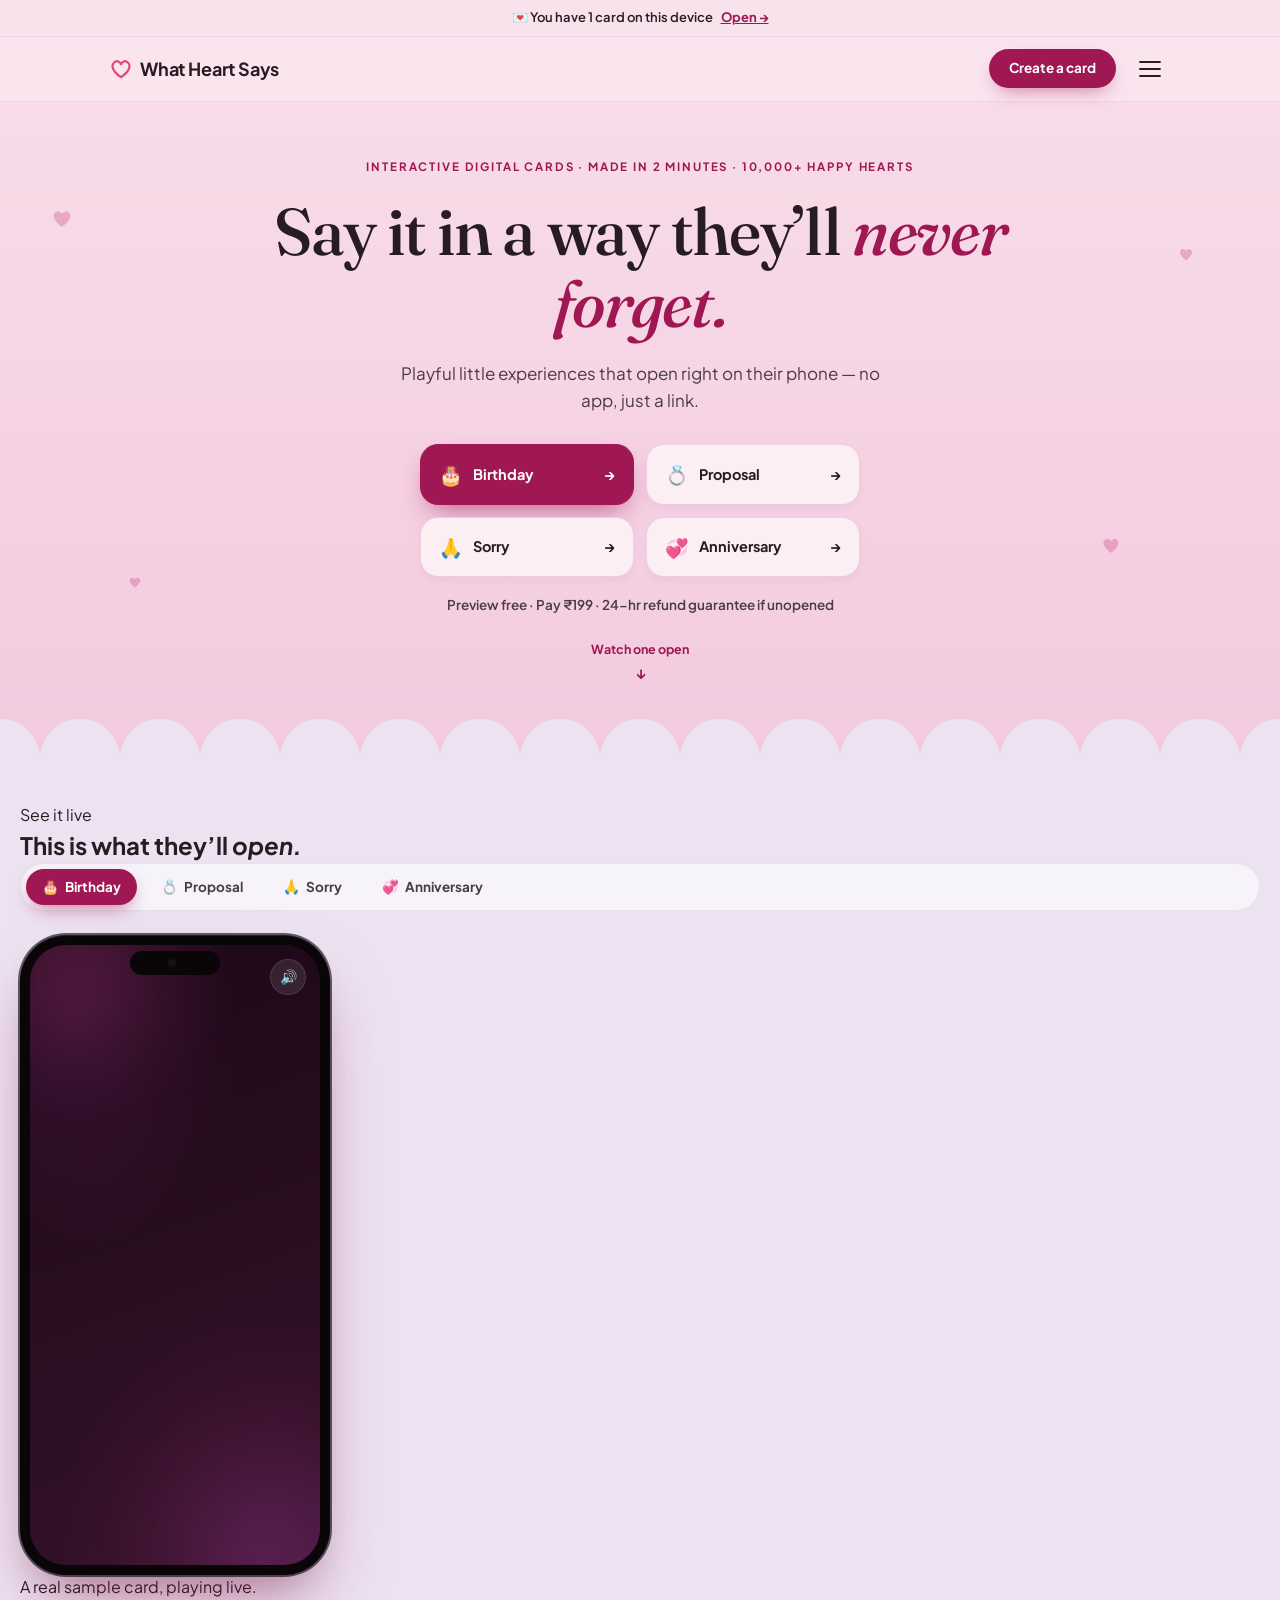
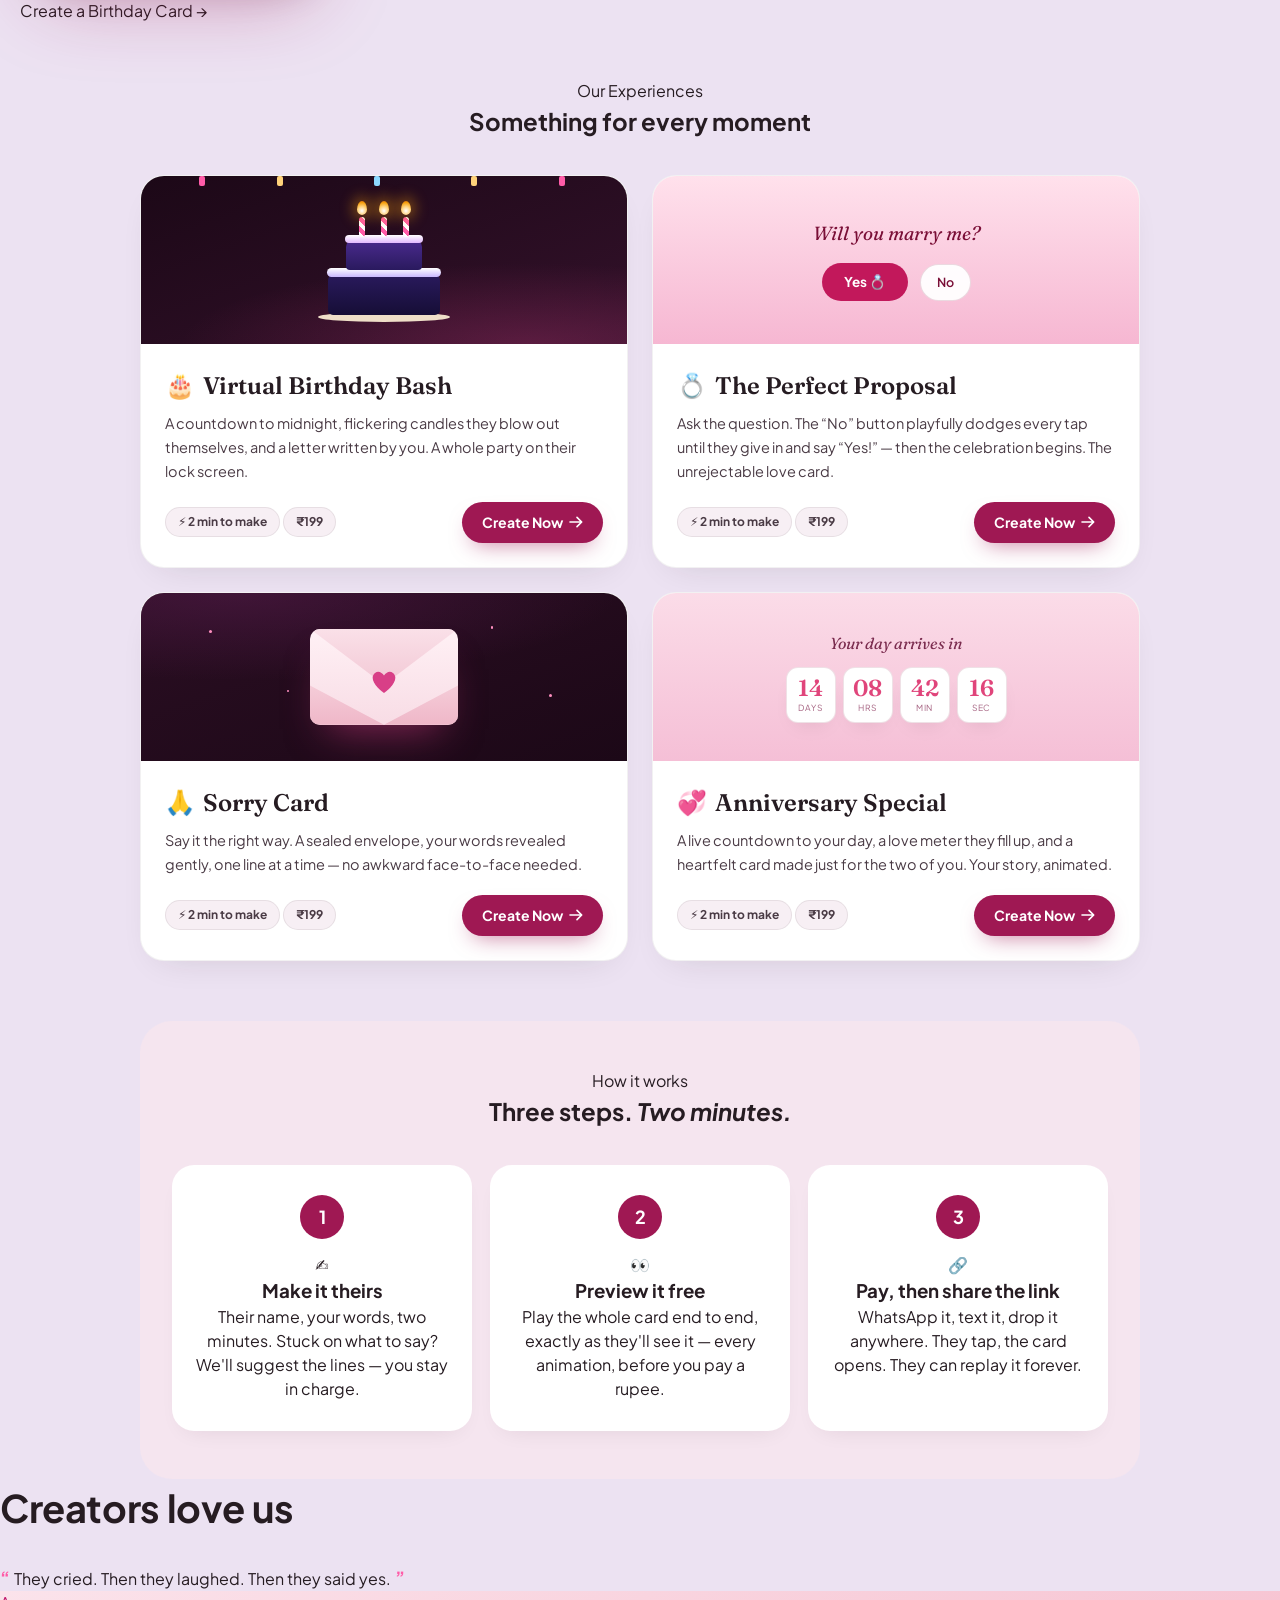
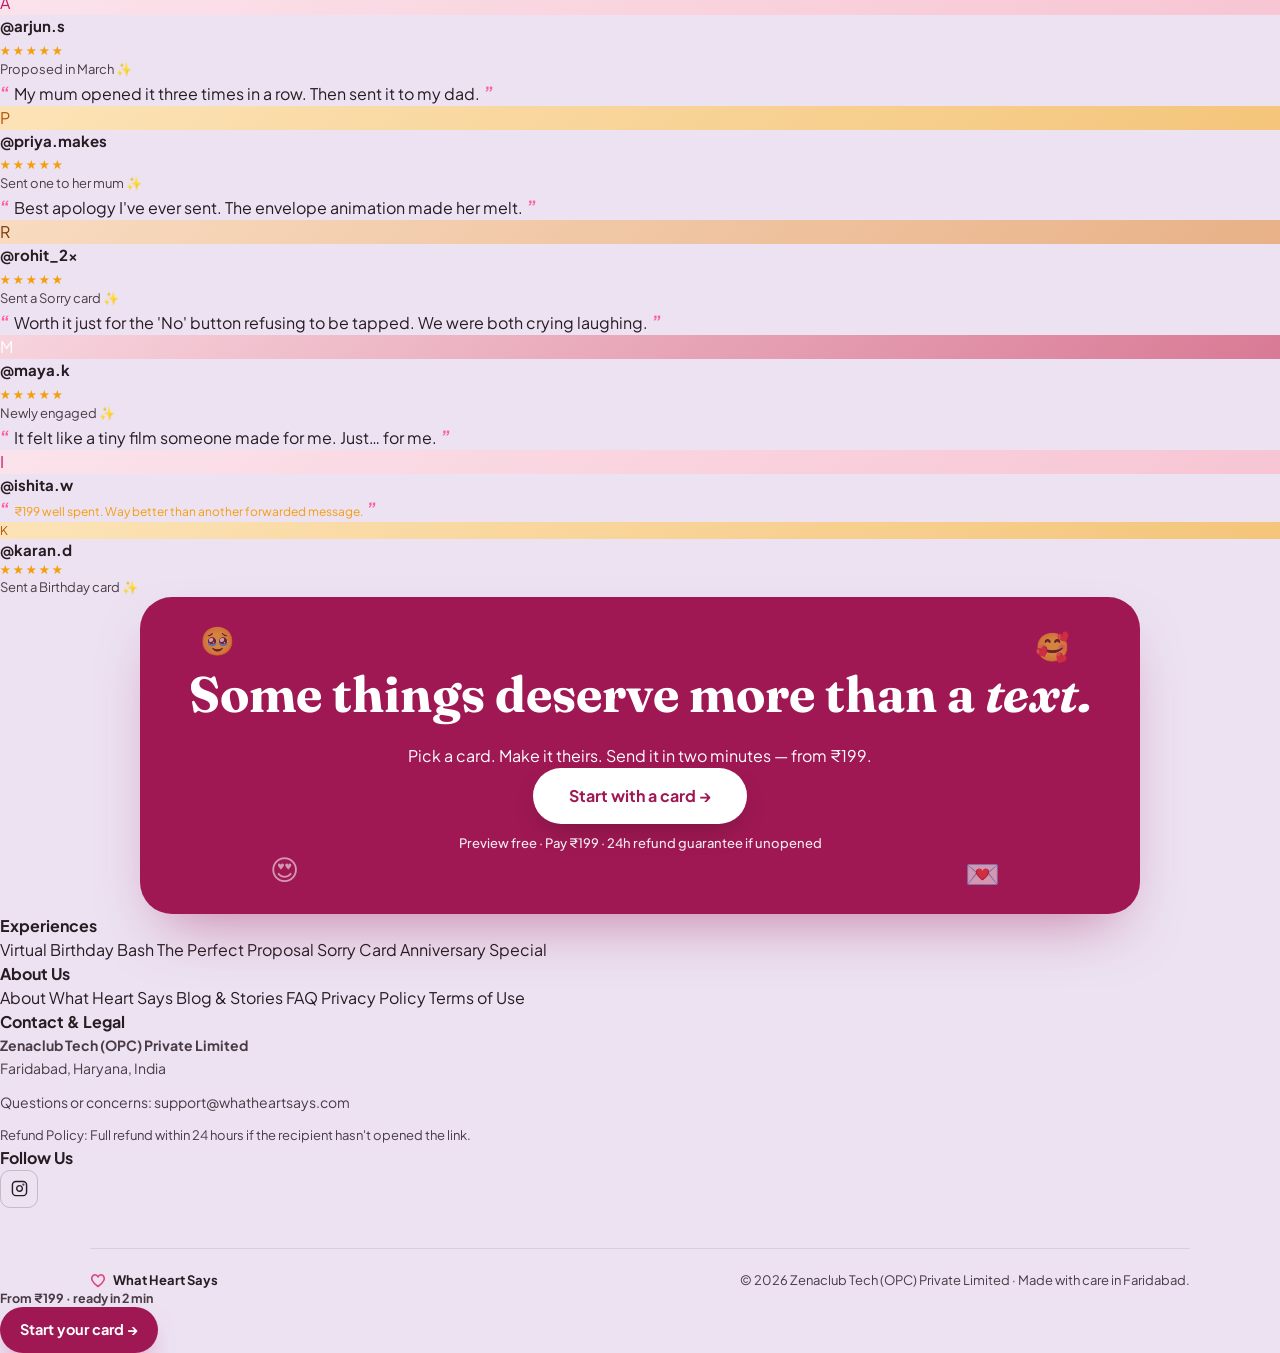
==== index.html @ 20fb3c29 "feat: complete What Heart Says clone with 3-step builder, SEO fixes, and audit report" ====
<!DOCTYPE html>
<html lang="en">
<head>
  <meta charset="utf-8"/>
  <meta name="viewport" content="width=device-width, initial-scale=1"/>
  <title>What Heart Says — Say it in a way they'll never forget</title>
  <meta name="description" content="What Heart Says turns sorry, happy birthday, happy anniversary, and 'will you?' into interactive digital cards that open right on their phone. From ₹199."/>
  <meta name="application-name" content="What Heart Says"/>
  <meta name="keywords" content="interactive digital cards,digital greeting cards,online sorry card,digital birthday card,anniversary card online,proposal card,send a card India"/>
  <link rel="icon" href="favicon.svg" type="image/svg+xml"/>
  <link rel="stylesheet" href="styles.css"/>
</head>
<body>

  <!-- Top Notification Banner (Screenshot 1) -->
  <div class="top-notice-bar">
    <span>💌 You have 1 card on this device</span>
    <a href="create.html">Open →</a>
  </div>

  <!-- Navigation -->
  <nav class="mhc-navbar">
    <div class="nav-container">
      <a class="brand-link" href="#">
        <svg width="22" height="20" viewBox="0 0 24 22" aria-hidden="true">
          <path d="M12 20 C 3 14, 0.5 7.5, 4.5 3.8 c 3.1-2.9 6.2-.8 7.5 1.9 1.3-2.7 4.4-4.8 7.5-1.9 4 3.7 1.5 10.2 -7.5 16.2z" fill="none" stroke="#E0457B" stroke-width="2.4" stroke-linejoin="round"></path>
        </svg>
        <span class="brand-text">What Heart Says</span>
      </a>
      
      <a href="#experiences" class="nav-cta">Create a card</a>

      <div style="position:relative">
        <button type="button" aria-haspopup="true" aria-expanded="false" aria-label="Menu" class="menu-trigger" id="menuToggle">
          <svg width="22" height="16" viewBox="0 0 22 16" fill="none" aria-hidden="true">
            <path d="M1 1h20M1 8h20M1 15h20" stroke="var(--mhc-ink)" stroke-width="1.8" stroke-linecap="round"></path>
          </svg>
        </button>
        <div class="mhc-menu" id="navMenu">
          <a href="#demo" data-flow="bday"><span style="font-size:17px">🎂</span> Virtual Birthday Bash</a>
          <a href="#demo" data-flow="prop"><span style="font-size:17px">💍</span> The Perfect Proposal</a>
          <a href="#demo" data-flow="sorry"><span style="font-size:17px">🙏</span> Sorry Card</a>
          <a href="#demo" data-flow="anniv"><span style="font-size:17px">💞</span> Anniversary Special</a>
          <div class="mhc-menu-divider"></div>
          <a href="create.html" style="color:var(--mhc-magenta);font-weight:700">✨ Open Card Studio</a>
          <a href="#experiences">Our Experiences</a>
          <a href="#how">How it works</a>
          <a href="#stories">Creators love us</a>
          <a href="faq.html">FAQ</a>
          <a href="blog.html">Blog</a>
          <a href="about.html">About</a>
        </div>
      </div>
    </div>
  </nav>

  <!-- Hero Section -->
  <section id="top" class="hero-section">
    <!-- Ambient Floating Hearts -->
    <div aria-hidden="true" class="hero-drift-elements">
      <svg width="22" height="22" viewBox="0 0 30 30" style="position:absolute;left:4%;top:16%;opacity:0.25;animation:hero-drift 8s ease-in-out 0s infinite">
        <path d="M15 27C4 19 1 11 6 7c3.4-2.8 7-.4 9 2.6 2-3 5.6-5.4 9-2.6 5 4 2 12-9 20z" fill="#C2186B"></path>
      </svg>
      <svg width="16" height="16" viewBox="0 0 30 30" style="position:absolute;left:92%;top:22%;opacity:0.25;animation:hero-drift 8s ease-in-out 1.6s infinite">
        <path d="M15 27C4 19 1 11 6 7c3.4-2.8 7-.4 9 2.6 2-3 5.6-5.4 9-2.6 5 4 2 12-9 20z" fill="#C2186B"></path>
      </svg>
      <svg width="14" height="14" viewBox="0 0 30 30" style="position:absolute;left:10%;top:72%;opacity:0.25;animation:hero-drift 8s ease-in-out 3s infinite">
        <path d="M15 27C4 19 1 11 6 7c3.4-2.8 7-.4 9 2.6 2-3 5.6-5.4 9-2.6 5 4 2 12-9 20z" fill="#C2186B"></path>
      </svg>
      <svg width="20" height="20" viewBox="0 0 30 30" style="position:absolute;left:86%;top:66%;opacity:0.25;animation:hero-drift 8s ease-in-out 4.2s infinite">
        <path d="M15 27C4 19 1 11 6 7c3.4-2.8 7-.4 9 2.6 2-3 5.6-5.4 9-2.6 5 4 2 12-9 20z" fill="#C2186B"></path>
      </svg>
    </div>

    <div class="hero-container">
      <div class="hero-subtitle">Interactive digital cards · Made in 2 minutes · 10,000+ happy hearts</div>
      <h1 class="hero-title">Say it in a way they’ll <em>never forget.</em></h1>
      <p class="hero-desc">Playful little experiences that open right on their phone — no app, just a link.</p>
      
      <div class="hero-pill-grid">
        <button class="mhc-hero-pill primary" data-flow="bday">
          <span style="font-size:19px">🎂</span><span>Birthday</span><span aria-hidden="true" style="margin-left:auto;font-weight:700">→</span>
        </button>
        <button class="mhc-hero-pill" data-flow="prop">
          <span style="font-size:19px">💍</span><span>Proposal</span><span aria-hidden="true" style="margin-left:auto;font-weight:700">→</span>
        </button>
        <button class="mhc-hero-pill" data-flow="sorry">
          <span style="font-size:19px">🙏</span><span>Sorry</span><span aria-hidden="true" style="margin-left:auto;font-weight:700">→</span>
        </button>
        <button class="mhc-hero-pill" data-flow="anniv">
          <span style="font-size:19px">💞</span><span>Anniversary</span><span aria-hidden="true" style="margin-left:auto;font-weight:700">→</span>
        </button>
      </div>

      <p class="hero-tagline">Preview free · Pay ₹199 · 24-hr refund guarantee if unopened</p>
      <a href="#demo" class="hero-cue-link" aria-label="See a live demo">
        Watch one open
        <span aria-hidden="true" style="font-size:15px">↓</span>
      </a>
    </div>

    <!-- Scalloped wave border -->
    <div aria-hidden="true" class="scallop-divider"></div>
  </section>

  <!-- Live Demo Section with Interactive Phone -->
  <section id="demo" class="demo-section">
    <div class="demo-container">
      <div class="section-eyebrow">See it live</div>
      <h2 class="section-heading">This is what they’ll <em>open.</em></h2>
      
      <div class="demo-tabs" role="tablist" aria-label="Card demos">
        <button role="tab" aria-selected="true" class="demo-tab on" data-demo="bday"><span>🎂</span> Birthday</button>
        <button role="tab" aria-selected="false" class="demo-tab" data-demo="prop"><span>💍</span> Proposal</button>
        <button role="tab" aria-selected="false" class="demo-tab" data-demo="sorry"><span>🙏</span> Sorry</button>
        <button role="tab" aria-selected="false" class="demo-tab" data-demo="anniv"><span>💞</span> Anniversary</button>
      </div>

      <!-- Smartphone Mockup with Real Interactive Card inside iframe -->
      <div class="phone-mockup-wrapper">
        <div class="phone-mockup" id="phoneMockup">
          <div class="phone-notch">
            <div class="phone-notch-camera"></div>
            <div class="phone-notch-speaker"></div>
          </div>
          <div class="phone-screen">
            <iframe id="cardPlayerIframe" src="card-interactive.html?type=bday&autoplay=1&preview=1" title="Interactive Card Preview"></iframe>
          </div>
        </div>
      </div>

      <p class="demo-caption" id="demoCaption">A real sample card, playing live.</p>
      <a id="demoCtaBtn" class="demo-cta-btn" href="create.html?flow=bday">Create a Birthday Card →</a>
    </div>
  </section>

  <!-- Experiences Grid Section -->
  <section id="experiences" class="experiences-section">
    <div style="max-width:1100px;margin:0 auto">
      <div style="text-align:center;margin-bottom:36px">
        <div class="section-eyebrow">Our Experiences</div>
        <h2 class="section-heading" style="margin:0">Something for every moment</h2>
      </div>

      <div class="mhc-exp-grid">
        
        <!-- Birthday Tile -->
        <div class="exp-tile" onclick="window.location.href='create.html?flow=bday'">
          <div class="exp-art" style="background:radial-gradient(120% 80% at 80% 100%,rgba(216,63,135,.25),transparent 60%),linear-gradient(160deg,#1C0817,#33112A)" aria-hidden="true">
            <div style="position:relative;width:100%;height:100%">
              <span style="position:absolute;top:0;left:12%;width:6px;height:10px;border-radius:2px;background:#FF5CA8;animation:exp-conf 3.4s linear 0s infinite"></span>
              <span style="position:absolute;top:0;left:28%;width:6px;height:10px;border-radius:2px;background:#FFD27A;animation:exp-conf 3.4s linear 1.4s infinite"></span>
              <span style="position:absolute;top:0;left:48%;width:6px;height:10px;border-radius:2px;background:#8CD9FF;animation:exp-conf 3.4s linear 0.6s infinite"></span>
              <span style="position:absolute;top:0;left:68%;width:6px;height:10px;border-radius:2px;background:#FFD27A;animation:exp-conf 3.4s linear 2s infinite"></span>
              <span style="position:absolute;top:0;left:86%;width:6px;height:10px;border-radius:2px;background:#FF5CA8;animation:exp-conf 3.4s linear 1s infinite"></span>
              
              <!-- Layered Cake with flickering candles -->
              <div style="position:absolute;left:50%;bottom:22px;transform:translateX(-50%);width:132px;height:96px">
                <div style="position:absolute;bottom:0;left:50%;transform:translateX(-50%);width:132px;height:10px;border-radius:50%;background:#EFDFC8"></div>
                <div style="position:absolute;bottom:7px;left:50%;transform:translateX(-50%);width:112px;height:42px;border-radius:8px 8px 5px 5px;background:linear-gradient(180deg,#2A1A5E,#160E36)"></div>
                <div style="position:absolute;bottom:45px;left:50%;transform:translateX(-50%);width:114px;height:9px;border-radius:6px;background:linear-gradient(180deg,#fff,#C9B8FF)"></div>
                <div style="position:absolute;bottom:52px;left:50%;transform:translateX(-50%);width:76px;height:30px;border-radius:7px 7px 4px 4px;background:linear-gradient(180deg,#4A2A8E,#2A1A5E)"></div>
                <div style="position:absolute;bottom:79px;left:50%;transform:translateX(-50%);width:78px;height:8px;border-radius:5px;background:linear-gradient(180deg,#fff,#E3B8FF)"></div>
                <!-- Candle 1 -->
                <div style="position:absolute;bottom:85px;left:calc(50% + -22px)">
                  <div style="position:absolute;left:-3px;bottom:0;width:6px;height:20px;border-radius:3px;background:repeating-linear-gradient(45deg,#fff 0 4px,#FF5CA8 4px 8px)"></div>
                  <div style="position:absolute;left:0;bottom:22px;width:10px;height:14px;border-radius:50%/60% 60% 40% 40%;background:radial-gradient(circle at 50% 70%,#fff 0%,#FFD27A 40%,#F59E0B 75%,#E2680B 100%);box-shadow:0 0 14px 4px rgba(245,158,11,.45);transform:translateX(-50%);animation:exp-flick .55s ease-in-out 0s infinite alternate"></div>
                </div>
                <!-- Candle 2 -->
                <div style="position:absolute;bottom:85px;left:calc(50% + 0px)">
                  <div style="position:absolute;left:-3px;bottom:0;width:6px;height:20px;border-radius:3px;background:repeating-linear-gradient(45deg,#fff 0 4px,#FF5CA8 4px 8px)"></div>
                  <div style="position:absolute;left:0;bottom:22px;width:10px;height:14px;border-radius:50%/60% 60% 40% 40%;background:radial-gradient(circle at 50% 70%,#fff 0%,#FFD27A 40%,#F59E0B 75%,#E2680B 100%);box-shadow:0 0 14px 4px rgba(245,158,11,.45);transform:translateX(-50%);animation:exp-flick .55s ease-in-out 0.18s infinite alternate"></div>
                </div>
                <!-- Candle 3 -->
                <div style="position:absolute;bottom:85px;left:calc(50% + 22px)">
                  <div style="position:absolute;left:-3px;bottom:0;width:6px;height:20px;border-radius:3px;background:repeating-linear-gradient(45deg,#fff 0 4px,#FF5CA8 4px 8px)"></div>
                  <div style="position:absolute;left:0;bottom:22px;width:10px;height:14px;border-radius:50%/60% 60% 40% 40%;background:radial-gradient(circle at 50% 70%,#fff 0%,#FFD27A 40%,#F59E0B 75%,#E2680B 100%);box-shadow:0 0 14px 4px rgba(245,158,11,.45);transform:translateX(-50%);animation:exp-flick .55s ease-in-out 0.36s infinite alternate"></div>
                </div>
              </div>
            </div>
          </div>
          <div class="exp-content">
            <h3 class="exp-title"><span>🎂</span> Virtual Birthday Bash</h3>
            <p class="exp-description">A countdown to midnight, flickering candles they blow out themselves, and a letter written by you. A whole party on their lock screen.</p>
            <div class="exp-footer">
              <div class="exp-chip-group">
                <span class="exp-chip">⚡ 2 min to make</span>
                <span class="exp-chip">₹199</span>
              </div>
              <a href="create.html?flow=bday" class="exp-action-btn">
                Create Now
                <svg width="14" height="12" viewBox="0 0 14 12" fill="none" aria-hidden="true">
                  <path d="M1 6h11.2M8 1.4 12.7 6 8 10.6" stroke="currentColor" stroke-width="1.6" stroke-linecap="round" stroke-linejoin="round"></path>
                </svg>
              </a>
            </div>
          </div>
        </div>

        <!-- Proposal Tile -->
        <div class="exp-tile" onclick="window.location.href='create.html?flow=prop'">
          <div class="exp-art" style="background:linear-gradient(180deg,#FFE1EC,#F6B7D2)" aria-hidden="true">
            <div style="text-align:center">
              <div style="font-family:var(--mhc-display);font-style:italic;font-size:19px;color:#7A0F37;margin-bottom:16px">Will you marry me?</div>
              <div style="display:flex;gap:12px;justify-content:center;align-items:center">
                <span style="padding:9px 22px;border-radius:999px;background:#C2185B;color:#fff;font-weight:700;font-size:13.5px;animation:exp-yes-pulse 2.4s ease infinite">Yes 💍</span>
                <span style="padding:8px 16px;border-radius:999px;background:rgba(255,255,255,.95);color:#7A0F37;border:1px solid rgba(122,15,55,.15);font-weight:600;font-size:12.5px;animation:exp-no-hop 4.5s cubic-bezier(.34,1.56,.64,1) infinite">No</span>
              </div>
            </div>
          </div>
          <div class="exp-content">
            <h3 class="exp-title"><span>💍</span> The Perfect Proposal</h3>
            <p class="exp-description">Ask the question. The “No” button playfully dodges every tap until they give in and say “Yes!” — then the celebration begins. The unrejectable love card.</p>
            <div class="exp-footer">
              <div class="exp-chip-group">
                <span class="exp-chip">⚡ 2 min to make</span>
                <span class="exp-chip">₹199</span>
              </div>
              <a href="create.html?flow=prop" class="exp-action-btn">
                Create Now
                <svg width="14" height="12" viewBox="0 0 14 12" fill="none" aria-hidden="true">
                  <path d="M1 6h11.2M8 1.4 12.7 6 8 10.6" stroke="currentColor" stroke-width="1.6" stroke-linecap="round" stroke-linejoin="round"></path>
                </svg>
              </a>
            </div>
          </div>
        </div>

        <!-- Sorry Tile -->
        <div class="exp-tile" onclick="window.location.href='create.html?flow=sorry'">
          <div class="exp-art" style="background:radial-gradient(120% 80% at 20% 0%,rgba(88,28,78,.5),transparent 65%),linear-gradient(160deg,#2A0E22,#1C0817)" aria-hidden="true">
            <div style="position:relative;width:100%;height:100%">
              <span style="position:absolute;left:14%;top:22%;width:3px;height:3px;border-radius:50%;background:#FF8FC0;animation:exp-star 3.6s ease-in-out 0s infinite"></span>
              <span style="position:absolute;left:30%;top:58%;width:2px;height:2px;border-radius:50%;background:#FF8FC0;animation:exp-star 3.6s ease-in-out 1.2s infinite"></span>
              <span style="position:absolute;left:72%;top:20%;width:2.5px;height:2.5px;border-radius:50%;background:#FF8FC0;animation:exp-star 3.6s ease-in-out 0.6s infinite"></span>
              <span style="position:absolute;left:84%;top:60%;width:3px;height:3px;border-radius:50%;background:#FF8FC0;animation:exp-star 3.6s ease-in-out 1.8s infinite"></span>
              <!-- Wax Sealed Heart Envelope -->
              <div style="position:absolute;left:50%;top:50%;transform:translate(-50%,-50%);width:148px;height:96px;border-radius:10px;background:linear-gradient(180deg,#FFF1F5,#F8DCE5);box-shadow:0 22px 40px -18px rgba(216,63,135,.55);overflow:hidden">
                <div style="position:absolute;left:0;top:0;width:100%;height:62%;background:linear-gradient(180deg,#FAE0E8,#F2C7D4);clip-path:polygon(0 0,100% 0,50% 94%)"></div>
                <div style="position:absolute;left:0;bottom:0;width:100%;height:64%;background:linear-gradient(180deg,#F8D8E1,#EFB7C8);clip-path:polygon(0 36%,50% 100%,100% 36%,100% 100%,0 100%)"></div>
                <svg width="30" height="30" viewBox="0 0 30 30" style="position:absolute;left:50%;top:54%;animation:exp-seal 1.6s ease-in-out infinite;transform:translate(-50%,-50%)">
                  <path d="M15 27C4 19 1 11 6 7c3.4-2.8 7-.4 9 2.6 2-3 5.6-5.4 9-2.6 5 4 2 12-9 20z" fill="#D83F87"></path>
                </svg>
              </div>
            </div>
          </div>
          <div class="exp-content">
            <h3 class="exp-title"><span>🙏</span> Sorry Card</h3>
            <p class="exp-description">Say it the right way. A sealed envelope, your words revealed gently, one line at a time — no awkward face-to-face needed.</p>
            <div class="exp-footer">
              <div class="exp-chip-group">
                <span class="exp-chip">⚡ 2 min to make</span>
                <span class="exp-chip">₹199</span>
              </div>
              <a href="create.html?flow=sorry" class="exp-action-btn">
                Create Now
                <svg width="14" height="12" viewBox="0 0 14 12" fill="none" aria-hidden="true">
                  <path d="M1 6h11.2M8 1.4 12.7 6 8 10.6" stroke="currentColor" stroke-width="1.6" stroke-linecap="round" stroke-linejoin="round"></path>
                </svg>
              </a>
            </div>
          </div>
        </div>

        <!-- Anniversary Tile -->
        <div class="exp-tile" onclick="window.location.href='create.html?flow=anniv'">
          <div class="exp-art" style="background:linear-gradient(180deg,#FBDCE8,#F5BFD6)" aria-hidden="true">
            <div style="text-align:center">
              <div style="font-family:var(--mhc-display);font-style:italic;font-size:16px;color:#7A2B4E;margin-bottom:12px">Your day arrives in</div>
              <div style="display:flex;gap:7px;justify-content:center">
                <div style="min-width:50px;background:#fff;border:1px solid rgba(122,15,55,.12);border-radius:12px;padding:9px 6px 7px;box-shadow:0 10px 24px -16px rgba(31,20,22,.28)">
                  <div style="font-family:var(--mhc-display);font-weight:600;font-size:23px;line-height:1;color:#E0457B" id="counterDays">14</div>
                  <div style="font-size:8.5px;letter-spacing:.1em;text-transform:uppercase;color:#A4607F;margin-top:2px">days</div>
                </div>
                <div style="min-width:50px;background:#fff;border:1px solid rgba(122,15,55,.12);border-radius:12px;padding:9px 6px 7px;box-shadow:0 10px 24px -16px rgba(31,20,22,.28)">
                  <div style="font-family:var(--mhc-display);font-weight:600;font-size:23px;line-height:1;color:#E0457B" id="counterHrs">08</div>
                  <div style="font-size:8.5px;letter-spacing:.1em;text-transform:uppercase;color:#A4607F;margin-top:2px">hrs</div>
                </div>
                <div style="min-width:50px;background:#fff;border:1px solid rgba(122,15,55,.12);border-radius:12px;padding:9px 6px 7px;box-shadow:0 10px 24px -16px rgba(31,20,22,.28)">
                  <div style="font-family:var(--mhc-display);font-weight:600;font-size:23px;line-height:1;color:#E0457B" id="counterMin">42</div>
                  <div style="font-size:8.5px;letter-spacing:.1em;text-transform:uppercase;color:#A4607F;margin-top:2px">min</div>
                </div>
                <div style="min-width:50px;background:#fff;border:1px solid rgba(122,15,55,.12);border-radius:12px;padding:9px 6px 7px;box-shadow:0 10px 24px -16px rgba(31,20,22,.28)">
                  <div style="font-family:var(--mhc-display);font-weight:600;font-size:23px;line-height:1;color:#E0457B" id="counterSec">19</div>
                  <div style="font-size:8.5px;letter-spacing:.1em;text-transform:uppercase;color:#A4607F;margin-top:2px">sec</div>
                </div>
              </div>
            </div>
          </div>
          <div class="exp-content">
            <h3 class="exp-title"><span>💞</span> Anniversary Special</h3>
            <p class="exp-description">A live countdown to your day, a love meter they fill up, and a heartfelt card made just for the two of you. Your story, animated.</p>
            <div class="exp-footer">
              <div class="exp-chip-group">
                <span class="exp-chip">⚡ 2 min to make</span>
                <span class="exp-chip">₹199</span>
              </div>
              <a href="create.html?flow=anniv" class="exp-action-btn">
                Create Now
                <svg width="14" height="12" viewBox="0 0 14 12" fill="none" aria-hidden="true">
                  <path d="M1 6h11.2M8 1.4 12.7 6 8 10.6" stroke="currentColor" stroke-width="1.6" stroke-linecap="round" stroke-linejoin="round"></path>
                </svg>
              </a>
            </div>
          </div>
        </div>

      </div>
    </div>
  </section>

  <!-- How It Works Section -->
  <section id="how" class="hiw-section">
    <div class="hiw-card-wrapper">
      <div style="text-align:center;margin-bottom:36px">
        <div class="section-eyebrow">How it works</div>
        <h2 class="section-heading" style="margin:0">Three steps. <em>Two minutes.</em></h2>
      </div>

      <div class="hiw-grid">
        <div class="hiw-step-item">
          <div class="hiw-step-badge">1</div>
          <div class="hiw-step-emoji">✍️</div>
          <h3 class="hiw-step-title">Make it theirs</h3>
          <p class="hiw-step-desc">Their name, your words, two minutes. Stuck on what to say? We'll suggest the lines — you stay in charge.</p>
        </div>

        <div class="hiw-step-item">
          <div class="hiw-step-badge">2</div>
          <div class="hiw-step-emoji">👀</div>
          <h3 class="hiw-step-title">Preview it free</h3>
          <p class="hiw-step-desc">Play the whole card end to end, exactly as they'll see it — every animation, before you pay a rupee.</p>
        </div>

        <div class="hiw-step-item">
          <div class="hiw-step-badge">3</div>
          <div class="hiw-step-emoji">🔗</div>
          <h3 class="hiw-step-title">Pay, then share the link</h3>
          <p class="hiw-step-desc">WhatsApp it, text it, drop it anywhere. They tap, the card opens. They can replay it forever.</p>
        </div>
      </div>
    </div>
  </section>

  <!-- Creators Love Us Section -->
  <section id="stories" class="stories-section">
    <div class="stories-container">
      <h2 style="font-weight:700;font-size:clamp(28px, 5vw, 38px);letter-spacing:-.01em;color:var(--mhc-ink);margin:0 0 28px">Creators love us</h2>
      
      <div class="mhc-quote-grid">
        <div class="quote-card">
          <p class="quote-text"><span style="color:#FF5CA8;font-weight:700;font-size:18px;margin-right:4px">“</span>They cried. Then they laughed. Then they said yes.<span style="color:#FF5CA8;font-weight:700;font-size:18px;margin-left:4px">”</span></p>
          <div class="quote-divider"></div>
          <div class="quote-author">
            <div class="quote-avatar" style="background:linear-gradient(135deg,#FBE3EB,#F7C5D3);color:#C2186B">A</div>
            <div style="line-height:1.45">
              <b style="font-weight:700;display:block;font-size:15px;color:var(--mhc-ink)">@arjun.s</b>
              <span style="color:var(--mhc-star);font-size:12px;letter-spacing:2px">★★★★★</span>
              <span style="display:block;color:var(--mhc-ink-2);font-size:13px">Proposed in March ✨</span>
            </div>
          </div>
        </div>

        <div class="quote-card">
          <p class="quote-text"><span style="color:#FF5CA8;font-weight:700;font-size:18px;margin-right:4px">“</span>My mum opened it three times in a row. Then sent it to my dad.<span style="color:#FF5CA8;font-weight:700;font-size:18px;margin-left:4px">”</span></p>
          <div class="quote-divider"></div>
          <div class="quote-author">
            <div class="quote-avatar" style="background:linear-gradient(135deg,#FCE3B7,#F4C57A);color:#B45309">P</div>
            <div style="line-height:1.45">
              <b style="font-weight:700;display:block;font-size:15px;color:var(--mhc-ink)">@priya.makes</b>
              <span style="color:var(--mhc-star);font-size:12px;letter-spacing:2px">★★★★★</span>
              <span style="display:block;color:var(--mhc-ink-2);font-size:13px">Sent one to her mum ✨</span>
            </div>
          </div>
        </div>

        <div class="quote-card">
          <p class="quote-text"><span style="color:#FF5CA8;font-weight:700;font-size:18px;margin-right:4px">“</span>Best apology I've ever sent. The envelope animation made her melt.<span style="color:#FF5CA8;font-weight:700;font-size:18px;margin-left:4px">”</span></p>
          <div class="quote-divider"></div>
          <div class="quote-author">
            <div class="quote-avatar" style="background:linear-gradient(135deg,#F8DBC0,#E8B187);color:#7c3a06">R</div>
            <div style="line-height:1.45">
              <b style="font-weight:700;display:block;font-size:15px;color:var(--mhc-ink)">@rohit_2x</b>
              <span style="color:var(--mhc-star);font-size:12px;letter-spacing:2px">★★★★★</span>
              <span style="display:block;color:var(--mhc-ink-2);font-size:13px">Sent a Sorry card ✨</span>
            </div>
          </div>
        </div>

        <div class="quote-card">
          <p class="quote-text"><span style="color:#FF5CA8;font-weight:700;font-size:18px;margin-right:4px">“</span>Worth it just for the 'No' button refusing to be tapped. We were both crying laughing.<span style="color:#FF5CA8;font-weight:700;font-size:18px;margin-left:4px">”</span></p>
          <div class="quote-divider"></div>
          <div class="quote-author">
            <div class="quote-avatar" style="background:linear-gradient(135deg,#F7D4DD,#D97A95);color:#fff">M</div>
            <div style="line-height:1.45">
              <b style="font-weight:700;display:block;font-size:15px;color:var(--mhc-ink)">@maya.k</b>
              <span style="color:var(--mhc-star);font-size:12px;letter-spacing:2px">★★★★★</span>
              <span style="display:block;color:var(--mhc-ink-2);font-size:13px">Newly engaged ✨</span>
            </div>
          </div>
        </div>

        <div class="quote-card">
          <p class="quote-text"><span style="color:#FF5CA8;font-weight:700;font-size:18px;margin-right:4px">“</span>It felt like a tiny film someone made for me. Just… for me.<span style="color:#FF5CA8;font-weight:700;font-size:18px;margin-left:4px">”</span></p>
          <div class="quote-divider"></div>
          <div class="quote-author">
            <div class="quote-avatar" style="background:linear-gradient(135deg,#FBE3EB,#F7C5D3);color:#C2186B">I</div>
            <div style="line-height:1.45">
              <b style="font-weight:700;display:block;font-size:15px;color:var(--mhc-ink)">@ishita.w</b>
              <span style="color:var(--mhc-star);font-size:12px;lette        <div class="quote-card">
          <p class="quote-text"><span style="color:#FF5CA8;font-weight:700;font-size:18px;margin-right:4px">“</span>₹199 well spent. Way better than another forwarded message.<span style="color:#FF5CA8;font-weight:700;font-size:18px;margin-left:4px">”</span></p>
          <div class="quote-divider"></div>
          <div class="quote-author">
            <div class="quote-avatar" style="background:linear-gradient(135deg,#FCE3B7,#F4C57A);color:#B45309">K</div>
            <div style="line-height:1.45">
              <b style="font-weight:700;display:block;font-size:15px;color:var(--mhc-ink)">@karan.d</b>
              <span style="color:var(--mhc-star);font-size:12px;letter-spacing:2px">★★★★★</span>
              <span style="display:block;color:var(--mhc-ink-2);font-size:13px">Sent a Birthday card ✨</span>
            </div>
          </div>
        </div>
      </div>
    </div>
  </section>

  <!-- Final Call to Action -->
  <section class="final-cta-section">
    <div class="final-cta-box">
      <span aria-hidden="true" style="position:absolute;top:22px;left:6%;font-size:28px;opacity:0.55;animation:fcta-drift 7s ease-in-out 0s infinite">🥹</span>
      <span aria-hidden="true" style="position:absolute;bottom:24px;left:13%;font-size:28px;opacity:0.55;animation:fcta-drift 7s ease-in-out 1.2s infinite">😍</span>
      <span aria-hidden="true" style="position:absolute;top:28px;right:7%;font-size:28px;opacity:0.55;animation:fcta-drift 7s ease-in-out 2.4s infinite">🥰</span>
      <span aria-hidden="true" style="position:absolute;bottom:20px;right:14%;font-size:28px;opacity:0.55;animation:fcta-drift 7s ease-in-out 3.6s infinite">💌</span>
      
      <h2 class="final-cta-heading">Some things deserve more than a <em>text.</em></h2>
      <p class="final-cta-desc">Pick a card. Make it theirs. Send it in two minutes — from ₹199.</p>
      <div style="display:flex;flex-direction:column;align-items:center;gap:10px">
        <a class="fcta-btn" href="#experiences">Start with a card →</a>
        <span style="font-size:13px;opacity:0.9;font-weight:500">Preview free · Pay ₹199 · 24h refund guarantee if unopened</span>
      </div>
    </div>
  </section>

  <!-- Footer -->
  <footer class="mhc-footer">
    <div class="mhc-foot-grid">
      <div>
        <h4 class="mhc-foot-h">Experiences</h4>
        <a class="mhc-foot-link" href="birthday.html">Virtual Birthday Bash</a>
        <a class="mhc-foot-link" href="proposal.html">The Perfect Proposal</a>
        <a class="mhc-foot-link" href="sorry.html">Sorry Card</a>
        <a class="mhc-foot-link" href="anniversary.html">Anniversary Special</a>
      </div>
      <div>
        <h4 class="mhc-foot-h">About Us</h4>
        <a class="mhc-foot-link" href="about.html">About What Heart Says</a>
        <a class="mhc-foot-link" href="blog.html">Blog & Stories</a>
        <a class="mhc-foot-link" href="faq.html">FAQ</a>
        <a class="mhc-foot-link" href="privacy.html">Privacy Policy</a>
        <a class="mhc-foot-link" href="terms.html">Terms of Use</a>
      </div>
      <div>
        <h4 class="mhc-foot-h">Contact & Legal</h4>
        <p style="font-size:14px;line-height:1.7;color:var(--mhc-ink-2);margin:0 0 10px">
          <b>Zenaclub Tech (OPC) Private Limited</b><br/>
          Faridabad, Haryana, India
        </p>
        <p style="font-size:14px;line-height:1.7;color:var(--mhc-ink-2);margin:0 0 10px">
          Questions or concerns: <a href="mailto:support@whatheartsays.com" class="mhc-foot-link" style="display:inline;padding:0">support@whatheartsays.com</a>
        </p>
        <p style="font-size:13px;line-height:1.6;color:var(--mhc-ink-2);margin:0">
          Refund Policy: Full refund within 24 hours if the recipient hasn't opened the link.
        </p>
      </div>
      <div>
        <h4 class="mhc-foot-h">Follow Us</h4>
        <a href="https://instagram.com/heartsays" target="_blank" rel="noreferrer" aria-label="Instagram" style="width:38px;height:38px;border-radius:10px;border:1px solid rgba(38,28,34,.2);display:inline-flex;align-items:center;justify-content:center;color:var(--mhc-ink)">
          <svg width="17" height="17" viewBox="0 0 24 24" fill="none" stroke="currentColor" stroke-width="2" stroke-linecap="round" stroke-linejoin="round">
            <rect x="2" y="2" width="20" height="20" rx="5"></rect>
            <path d="M16 11.37A4 4 0 1 1 12.63 8 4 4 0 0 1 16 11.37z"></path>
            <circle cx="17.5" cy="6.5" r=".5" fill="currentColor"></circle>
          </svg>
        </a>
      </div>
    </div>

    <div style="max-width:1100px;margin:40px auto 0;padding-top:22px;border-top:1px solid rgba(38,28,34,.1);display:flex;align-items:center;justify-content:space-between;gap:14px;flex-wrap:wrap;font-size:13px;color:var(--mhc-ink-2)">
      <span style="display:inline-flex;align-items:center;gap:7px">
        <svg width="16" height="15" viewBox="0 0 24 22" aria-hidden="true">
          <path d="M12 20 C 3 14, 0.5 7.5, 4.5 3.8 c 3.1-2.9 6.2-.8 7.5 1.9 1.3-2.7 4.4-4.8 7.5-1.9 4 3.7 1.5 10.2 -7.5 16.2z" fill="none" stroke="#E0457B" stroke-width="2.4" stroke-linejoin="round"></path>
        </svg>
        <b style="font-weight:700;color:var(--mhc-ink)">What Heart Says</b>
      </span>
      <span>© 2026 Zenaclub Tech (OPC) Private Limited · Made with care in Faridabad.</span>
    </div>
  </footer>

  <!-- Sticky Bottom Bar on Mobile -->
  <div class="hs-sticky-bar">
    <div style="font-size:12.5px;font-weight:700;color:var(--mhc-ink-2);line-height:1.35;min-width:0">From ₹199 · ready in 2 min</div>
    <a style="flex-shrink:0;display:inline-flex;align-items:center;gap:7px;background:var(--mhc-magenta);color:#fff;padding:12px 20px;border-radius:999px;font-weight:700;font-size:14.5px;box-shadow:0 14px 28px -12px rgba(194,24,107,.6);white-space:nowrap" href="create.html?flow=bday">Start your card →</a>
  </div>

  <script src="app.js"></script>
</body>
</html>
---- styles.css ----
@import url('https://fonts.googleapis.com/css2?family=Caveat:wght@500;600;700&family=DM+Serif+Display:ital@0;1&family=Figtree:ital,wght@0,400;0,500;0,600;0,700;1,400&family=Fraunces:ital,opsz,wght@0,9..144,300;0,9..144,400;0,9..144,500;0,9..144,600;0,9..144,700;1,9..144,400;1,9..144,500;1,9..144,600&family=Fredoka:wght@500;600;700&family=Inter:wght@400;500;600;700&family=Plus+Jakarta+Sans:wght@400;500;600;700&family=Shantell+Sans:wght@400;500;600;700&display=swap');

:root {
  --display: 'Fraunces', ui-serif, Georgia, serif;
  --body: 'Plus Jakarta Sans', system-ui, -apple-system, sans-serif;
  --hand: 'Caveat', cursive;
  --fun: 'Fredoka', cursive, system-ui;
  --mhc-display: 'Fraunces', ui-serif, Georgia, serif;
  --mhc-body: 'Plus Jakarta Sans', system-ui, -apple-system, sans-serif;
  --mhc-script: 'Caveat', cursive;

  /* Theme Tokens from screenshots */
  --mhc-pink-bg: #F8DCE8;
  --mhc-pink-bg-2: #F3CADF;
  --mhc-nav-bg: #FBE5EF;
  --mhc-lavender: #ECE2F2;
  --mhc-card: #FFFFFF;
  --mhc-ink: #261C22;
  --mhc-ink-2: #4A3B45;
  --mhc-magenta: #9F1853;
  --mhc-magenta-hover: #881245;
  --mhc-magenta-soft: #D94680;
  --mhc-star: #F59E0B;
  --mhc-pill-bg: #FBEFF4;
  --mhc-pill-border: rgba(159, 24, 83, 0.12);

  /* Builder Dark Starry Canvas */
  --space-bg: #120D1B;
  --space-card: #FFFFFF;
}

*, *::before, *::after {
  box-sizing: border-box;
  margin: 0;
  padding: 0;
}

html {
  scroll-behavior: smooth;
  -webkit-text-size-adjust: 100%;
}

body {
  font-family: var(--mhc-body);
  color: var(--mhc-ink);
  background-color: var(--mhc-lavender);
  line-height: 1.5;
  overflow-x: hidden;
  -webkit-font-smoothing: antialiased;
}

a {
  color: inherit;
  text-decoration: none;
}

button {
  border: none;
  background: transparent;
  cursor: pointer;
  font: inherit;
}

/* ─── Top Notification Banner ─── */
.top-notice-bar {
  background: #F8E2EC;
  border-bottom: 1px solid rgba(159, 24, 83, 0.08);
  padding: 8px 16px;
  font-size: 13px;
  font-weight: 600;
  color: var(--mhc-ink);
  text-align: center;
  display: flex;
  align-items: center;
  justify-content: center;
  gap: 8px;
}

.top-notice-bar a {
  color: var(--mhc-magenta);
  font-weight: 700;
  text-decoration: underline;
}

/* ─── Navigation ─── */
nav.mhc-navbar {
  position: sticky;
  top: 0;
  z-index: 50;
  background: rgba(251, 229, 239, 0.95);
  backdrop-filter: blur(12px);
  -webkit-backdrop-filter: blur(12px);
  border-bottom: 1px solid rgba(38, 28, 34, 0.06);
}

.nav-container {
  max-width: 1100px;
  margin: 0 auto;
  display: flex;
  align-items: center;
  justify-content: space-between;
  padding: 12px 20px;
}

.brand-link {
  display: inline-flex;
  align-items: center;
  gap: 8px;
  white-space: nowrap;
}

.brand-text {
  font-weight: 700;
  font-size: 18px;
  letter-spacing: -0.01em;
  color: var(--mhc-ink);
}

.nav-cta {
  margin-left: auto;
  margin-right: 14px;
  display: inline-flex;
  align-items: center;
  background: var(--mhc-magenta);
  color: #fff;
  padding: 9px 20px;
  border-radius: 999px;
  font-weight: 700;
  font-size: 13.5px;
  white-space: nowrap;
  box-shadow: 0 8px 20px -8px rgba(159, 24, 83, 0.6);
  transition: transform 0.2s ease, background 0.2s ease;
}

.nav-cta:hover {
  background: var(--mhc-magenta-hover);
  transform: translateY(-1px);
}

.menu-trigger {
  display: inline-flex;
  align-items: center;
  justify-content: center;
  width: 40px;
  height: 40px;
}

.mhc-menu {
  position: absolute;
  top: calc(100% + 10px);
  right: 0;
  width: min(260px, calc(100vw - 32px));
  background: #fff;
  border: 1px solid rgba(38,28,34,.08);
  border-radius: 16px;
  box-shadow: 0 18px 40px -18px rgba(38,28,34,.35);
  padding: 10px;
  opacity: 0;
  visibility: hidden;
  transform: translateY(-6px);
  transition: all .25s cubic-bezier(.22,1,.36,1);
  z-index: 60;
}

.mhc-menu.open {
  opacity: 1;
  visibility: visible;
  transform: translateY(0);
}

.mhc-menu a {
  display: flex;
  align-items: center;
  gap: 10px;
  padding: 11px 12px;
  border-radius: 10px;
  font-size: 14px;
  font-weight: 600;
  color: var(--mhc-ink);
  transition: background .15s ease;
}

.mhc-menu a:hover {
  background: #FBF0F6;
}

.mhc-menu-divider {
  height: 1px;
  background: rgba(38,28,34,.08);
  margin: 6px 8px;
}

/* ─── Hero Section (Exact Screenshot 1) ─── */
.hero-section {
  position: relative;
  background: linear-gradient(180deg, var(--mhc-pink-bg) 0%, var(--mhc-pink-bg-2) 100%);
  overflow: hidden;
}

.hero-container {
  max-width: 800px;
  margin: 0 auto;
  padding: 56px 24px 34px;
  display: flex;
  flex-direction: column;
  align-items: center;
  text-align: center;
  position: relative;
}

.hero-subtitle {
  font-size: 11.5px;
  font-weight: 700;
  letter-spacing: 0.16em;
  text-transform: uppercase;
  color: var(--mhc-magenta);
  margin-bottom: 20px;
}

.hero-title {
  font-family: var(--mhc-display);
  font-weight: 500;
  font-size: clamp(42px, 6.8vw, 66px);
  letter-spacing: -0.02em;
  line-height: 1.1;
  color: var(--mhc-ink);
  margin-bottom: 20px;
}

.hero-title em {
  font-style: italic;
  color: var(--mhc-magenta);
}

.hero-desc {
  font-size: 17px;
  line-height: 1.6;
  color: var(--mhc-ink-2);
  max-width: 500px;
  margin-bottom: 30px;
}

.hero-pill-grid {
  display: grid;
  grid-template-columns: repeat(2, minmax(0, 1fr));
  gap: 12px;
  width: 100%;
  max-width: 440px;
}

.mhc-hero-pill {
  display: flex;
  align-items: center;
  gap: 10px;
  padding: 15px 18px;
  border-radius: 18px;
  background: #FBEFF4;
  border: 1px solid rgba(159, 24, 83, 0.14);
  font-size: 14.5px;
  font-weight: 700;
  color: var(--mhc-ink);
  box-shadow: 0 4px 14px -6px rgba(159, 24, 83, 0.15);
  transition: transform .25s ease, box-shadow .25s ease;
  cursor: pointer;
}

.mhc-hero-pill:hover {
  transform: translateY(-2px);
  box-shadow: 0 10px 24px -10px rgba(159, 24, 83, 0.4);
}

.mhc-hero-pill.primary {
  background: var(--mhc-magenta);
  color: #fff;
  border-color: var(--mhc-magenta);
  box-shadow: 0 12px 28px -10px rgba(159, 24, 83, 0.7);
}

.hero-tagline {
  font-size: 13.5px;
  color: var(--mhc-ink-2);
  margin-top: 18px;
  font-weight: 600;
}

.hero-cue-link {
  margin-top: 24px;
  display: inline-flex;
  flex-direction: column;
  align-items: center;
  gap: 4px;
  font-size: 12.5px;
  font-weight: 700;
  color: var(--mhc-magenta);
  animation: hero-cue 2.2s ease-in-out infinite;
}

.scallop-divider {
  height: 40px;
  background: radial-gradient(circle 40px at 40px 40px, var(--mhc-lavender) 39.5px, transparent 40.5px);
  background-size: 80px 40px;
  background-repeat: repeat-x;
  background-position: center bottom;
}

/* ─── Demo Section (Screenshot 2) ─── */
.demo-section {
  background: var(--mhc-lavender);
  padding: 44px 20px 36px;
}

.demo-tabs {
  display: flex;
  gap: 8px;
  margin-bottom: 24px;
  background: rgba(255, 255, 255, 0.6);
  border: 1px solid rgba(38, 28, 34, 0.08);
  border-radius: 999px;
  padding: 5px;
}

.demo-tab {
  display: inline-flex;
  align-items: center;
  gap: 6px;
  padding: 8px 16px;
  border-radius: 999px;
  font-size: 13.5px;
  font-weight: 700;
  color: var(--mhc-ink-2);
  transition: all .2s ease;
}

.demo-tab.on {
  background: var(--mhc-magenta);
  color: #fff;
  box-shadow: 0 8px 18px -6px rgba(159, 24, 83, 0.6);
}

/* Realistic Smartphone Bezel */
.phone-mockup {
  width: 310px;
  height: 640px;
  background: #090508;
  border-radius: 46px;
  padding: 10px;
  position: relative;
  box-shadow: 0 1px 0 rgba(255,255,255,.1) inset,
              0 0 0 2px rgba(0,0,0,.6),
              0 40px 80px -20px rgba(159,24,83,.4),
              0 25px 40px -20px rgba(31,20,22,.3);
}

.phone-notch {
  position: absolute;
  top: 16px;
  left: 50%;
  transform: translateX(-50%);
  width: 90px;
  height: 24px;
  background: #090508;
  border-radius: 14px;
  z-index: 10;
  display: flex;
  align-items: center;
  justify-content: center;
  gap: 6px;
}

.phone-notch-camera {
  width: 8px;
  height: 8px;
  border-radius: 50%;
  background: #171116;
}

.phone-screen {
  width: 100%;
  height: 100%;
  border-radius: 36px;
  overflow: hidden;
  position: relative;
  background: #190E1D;
}

.phone-screen iframe {
  width: 100%;
  height: 100%;
  border: none;
  display: block;
}

/* ─── Experience Tiles (Screenshot 3) ─── */
.experiences-section {
  background: var(--mhc-lavender);
  padding: 20px 20px 60px;
}

.mhc-exp-grid {
  display: grid;
  grid-template-columns: 1fr;
  gap: 24px;
  max-width: 560px;
  margin: 0 auto;
}

@media (min-width: 900px) {
  .mhc-exp-grid {
    grid-template-columns: 1fr 1fr;
    max-width: 1000px;
  }
}

.exp-tile {
  background: #FFFFFF;
  border-radius: 24px;
  overflow: hidden;
  box-shadow: 0 14px 36px -20px rgba(38,28,34,.16);
  border: 1px solid rgba(38,28,34,.06);
  display: flex;
  flex-direction: column;
  transition: transform .3s ease, box-shadow .3s ease;
  cursor: pointer;
}

.exp-tile:hover {
  transform: translateY(-4px);
  box-shadow: 0 24px 48px -20px rgba(159,24,83,.3);
}

.exp-art {
  height: 168px;
  position: relative;
  overflow: hidden;
  display: flex;
  align-items: center;
  justify-content: center;
}

.exp-content {
  padding: 24px;
  display: flex;
  flex-direction: column;
  flex: 1;
}

.exp-title {
  font-family: var(--mhc-display);
  font-size: 24px;
  font-weight: 600;
  color: var(--mhc-ink);
  margin-bottom: 8px;
  display: flex;
  align-items: center;
  gap: 8px;
}

.exp-description {
  font-size: 14.5px;
  line-height: 1.65;
  color: var(--mhc-ink-2);
  margin-bottom: 18px;
  flex: 1;
}

.exp-footer {
  display: flex;
  align-items: center;
  justify-content: space-between;
  gap: 10px;
}

.exp-chip {
  display: inline-flex;
  align-items: center;
  font-size: 12px;
  font-weight: 700;
  color: var(--mhc-ink-2);
  background: #F7EFF4;
  border: 1px solid rgba(38,28,34,.08);
  border-radius: 999px;
  padding: 5px 12px;
}

.exp-action-btn {
  display: inline-flex;
  align-items: center;
  gap: 6px;
  font-size: 14px;
  font-weight: 700;
  color: #fff;
  background: var(--mhc-magenta);
  padding: 10px 20px;
  border-radius: 999px;
  box-shadow: 0 10px 22px -10px rgba(159,24,83,.6);
  transition: background .2s ease;
}

.exp-action-btn:hover {
  background: var(--mhc-magenta-hover);
}

/* ─── How it Works (Screenshot 4) ─── */
.hiw-card-wrapper {
  max-width: 1000px;
  margin: 0 auto;
  background: #F5E5EF;
  border-radius: 32px;
  padding: 48px 32px;
}

.hiw-grid {
  display: grid;
  grid-template-columns: 1fr;
  gap: 18px;
}

@media (min-width: 860px) {
  .hiw-grid {
    grid-template-columns: 1fr 1fr 1fr;
  }
}

.hiw-step-item {
  background: #FFFFFF;
  border-radius: 22px;
  padding: 30px 24px;
  text-align: center;
  box-shadow: 0 10px 24px -14px rgba(38,28,34,.12);
}

.hiw-step-badge {
  width: 44px;
  height: 44px;
  border-radius: 50%;
  background: var(--mhc-magenta);
  color: #fff;
  font-weight: 700;
  font-size: 18px;
  display: flex;
  align-items: center;
  justify-content: center;
  margin: 0 auto 14px;
}

/* ─── Final CTA Banner (Screenshot 5) ─── */
.final-cta-box {
  max-width: 1000px;
  margin: 0 auto;
  padding: 60px 32px;
  border-radius: 32px;
  background: #9F1853;
  color: #fff;
  text-align: center;
  position: relative;
  overflow: hidden;
  box-shadow: 0 28px 60px -24px rgba(159,24,83,.5);
}

.final-cta-heading {
  font-family: var(--mhc-display);
  font-size: clamp(32px, 5.5vw, 50px);
  margin-bottom: 12px;
}

.fcta-btn {
  display: inline-flex;
  align-items: center;
  gap: 8px;
  background: #FFFFFF;
  color: var(--mhc-magenta);
  padding: 16px 36px;
  border-radius: 999px;
  font-weight: 700;
  font-size: 16px;
  box-shadow: 0 12px 28px -10px rgba(0,0,0,.25);
  transition: transform .2s ease;
}

.fcta-btn:hover {
  transform: translateY(-2px);
}

/* ─── Builder Flow Pages (Screenshots 6, 7, 8) ─── */
.builder-body {
  background: #110B18;
  color: #fff;
  min-height: 100vh;
  display: flex;
  flex-direction: column;
  align-items: center;
  padding: 24px 16px 60px;
  position: relative;
}

.builder-space-stars {
  position: absolute;
  inset: 0;
  pointer-events: none;
  background-image: 
    radial-gradient(1.5px 1.5px at 15% 20%, #F88FC0, transparent),
    radial-gradient(1.5px 1.5px at 85% 15%, #F59E0B, transparent),
    radial-gradient(2px 2px at 70% 65%, #60A5FA, transparent),
    radial-gradient(1.5px 1.5px at 30% 75%, #F472B6, transparent),
    radial-gradient(2px 2px at 10% 85%, #FBBF24, transparent);
  background-size: 100% 100%;
}

.builder-back-btn {
  position: absolute;
  top: 24px;
  left: 24px;
  width: 42px;
  height: 42px;
  border-radius: 50%;
  background: #fff;
  color: #110B18;
  display: flex;
  align-items: center;
  justify-content: center;
  font-size: 18px;
  font-weight: 700;
  box-shadow: 0 4px 14px rgba(0,0,0,.4);
  cursor: pointer;
  z-index: 20;
}

.builder-stickers-badge {
  display: flex;
  flex-direction: column;
  align-items: center;
  gap: 2px;
  margin-bottom: 24px;
  font-family: var(--fun);
}

.sticker-pill {
  padding: 6px 18px;
  border-radius: 12px;
  font-weight: 800;
  font-size: 16px;
  letter-spacing: 0.04em;
  text-transform: uppercase;
  color: #110B18;
  box-shadow: 0 6px 16px rgba(0,0,0,.35);
}

.sticker-yellow { background: #FFD43B; transform: rotate(-2deg); }
.sticker-orange { background: #F78361; transform: rotate(1.5deg); }
.sticker-blue { background: #74C0FC; transform: rotate(-1deg); }

.builder-white-card {
  background: #FFFFFF;
  color: #110B18;
  border-radius: 28px;
  padding: 36px 30px;
  max-width: 480px;
  width: 100%;
  box-shadow: 0 24px 60px -20px rgba(0,0,0,.6);
  text-align: center;
  position: relative;
  z-index: 10;
}

.builder-card-title {
  font-family: var(--mhc-display);
  font-size: 26px;
  font-weight: 600;
  margin-bottom: 8px;
}

.builder-card-sub {
  font-size: 14px;
  color: #6C5E67;
  margin-bottom: 24px;
}

.builder-pink-input {
  width: 100%;
  padding: 14px 18px;
  border-radius: 16px;
  border: 1.5px solid #F091BE;
  font-size: 16px;
  font-family: inherit;
  color: #110B18;
  outline: none;
  background: #fff;
  transition: border-color .2s, box-shadow .2s;
  text-align: left;
}

.builder-pink-input:focus {
  border-color: var(--mhc-magenta);
  box-shadow: 0 0 0 4px rgba(159, 24, 83, 0.12);
}

.builder-msg-group {
  text-align: left;
  margin-bottom: 16px;
}

.builder-msg-label {
  display: block;
  font-size: 12.5px;
  font-weight: 700;
  color: #6C5E67;
  margin-bottom: 6px;
}

.builder-textarea {
  width: 100%;
  padding: 14px 16px;
  border-radius: 14px;
  border: 1.5px solid #E6D2DD;
  font-size: 14.5px;
  line-height: 1.6;
  font-family: inherit;
  color: #110B18;
  resize: vertical;
  min-height: 100px;
  outline: none;
}

.builder-primary-btn {
  width: 100%;
  background: #D94680;
  color: #fff;
  padding: 15px;
  border-radius: 999px;
  font-weight: 700;
  font-size: 16px;
  box-shadow: 0 12px 28px -10px rgba(217, 70, 128, 0.7);
  margin-top: 20px;
  cursor: pointer;
  transition: background .2s ease, transform .2s ease;
}

.builder-primary-btn:hover {
  background: #C4346E;
  transform: translateY(-1px);
}

/* ─── Step 3 Preview & Style Picker (Screenshot 8) ─── */
.style-picker-row {
  display: flex;
  gap: 12px;
  justify-content: center;
  margin: 20px 0;
}

.style-picker-btn {
  background: #251B2E;
  border: 2px solid transparent;
  border-radius: 16px;
  padding: 12px 18px;
  color: #fff;
  cursor: pointer;
  text-align: center;
  transition: all .2s ease;
}

.style-picker-btn.active {
  background: #FFF0F6;
  border-color: #D94680;
  color: #110B18;
}

.value-chips-row {
  display: flex;
  gap: 8px;
  justify-content: center;
  margin: 20px 0;
  max-width: 600px;
  width: 100%;
  flex-wrap: wrap;
}

.value-chip-card {
  background: #40C0A2;
  color: #0A3228;
  border-radius: 14px;
  padding: 10px 14px;
  text-align: center;
  font-size: 12px;
  font-weight: 700;
  flex: 1;
  min-width: 130px;
}

.value-chip-card span {
  display: block;
  font-size: 10.5px;
  font-weight: 500;
  opacity: 0.9;
  margin-top: 2px;
}

.pricing-strip {
  display: flex;
  align-items: center;
  justify-content: center;
  gap: 10px;
  font-size: 15px;
  font-weight: 700;
  margin: 16px 0;
}

.original-price {
  text-decoration: line-through;
  color: #9C8C96;
}

.deal-price {
  font-size: 26px;
  font-weight: 800;
  color: #fff;
}

.discount-badge {
  background: #00D084;
  color: #0A3228;
  font-size: 11.5px;
  font-weight: 800;
  padding: 3px 8px;
  border-radius: 6px;
}

.trust-badges-row {
  display: flex;
  align-items: center;
  justify-content: center;
  gap: 16px;
  font-size: 12px;
  color: #B9A8B5;
  margin-top: 14px;
}

/* Animations */
@keyframes hero-cue {
  0%, 100% { transform: translateY(0); }
  50% { transform: translateY(5px); }
}

@keyframes exp-flick {
  0%, 100% { transform: translateX(-50%) scale(1) rotate(-2deg); }
  50% { transform: translateX(-50%) scale(1.15) rotate(3deg); }
}

@keyframes exp-conf {
  0% { transform: translateY(-8px) rotate(0); opacity: 0; }
  15% { opacity: .9; }
  100% { transform: translateY(150px) rotate(240deg); opacity: 0; }
}

@keyframes exp-yes-pulse {
  0%, 100% { box-shadow: 0 0 0 4px rgba(159,24,83,.2); }
  50% { box-shadow: 0 0 0 9px rgba(159,24,83,.05); }
}

@keyframes exp-no-hop {
  0%, 26% { transform: translate(0,0) rotate(0); }
  33%, 56% { transform: translate(30px,-12px) rotate(-11deg); }
  63%, 86% { transform: translate(-12px,8px) rotate(8deg); }
  93%, 100% { transform: translate(0,0) rotate(0); }
}

@keyframes exp-seal {
  0%, 100% { transform: translate(-50%,-50%) scale(1); }
  14% { transform: translate(-50%,-50%) scale(1.16); }
  28% { transform: translate(-50%,-50%) scale(1); }
  42% { transform: translate(-50%,-50%) scale(1.09); }
}
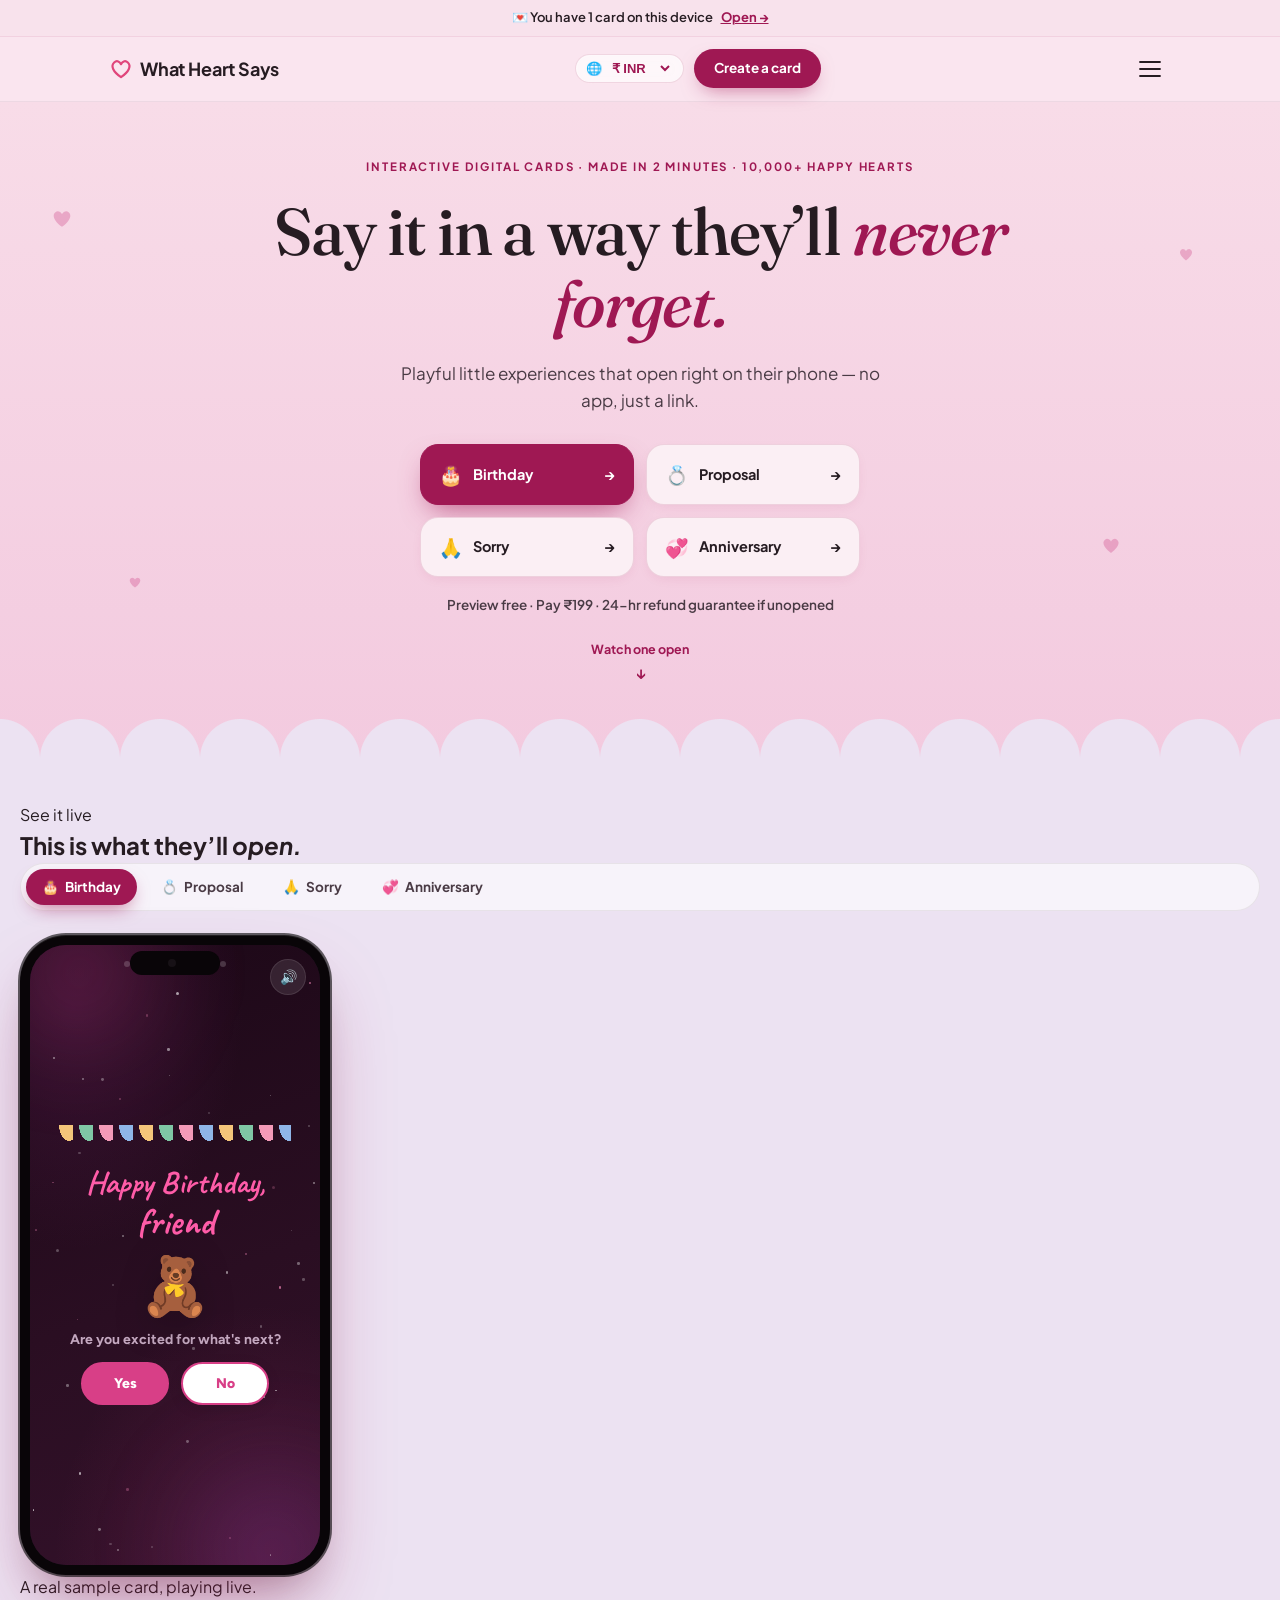
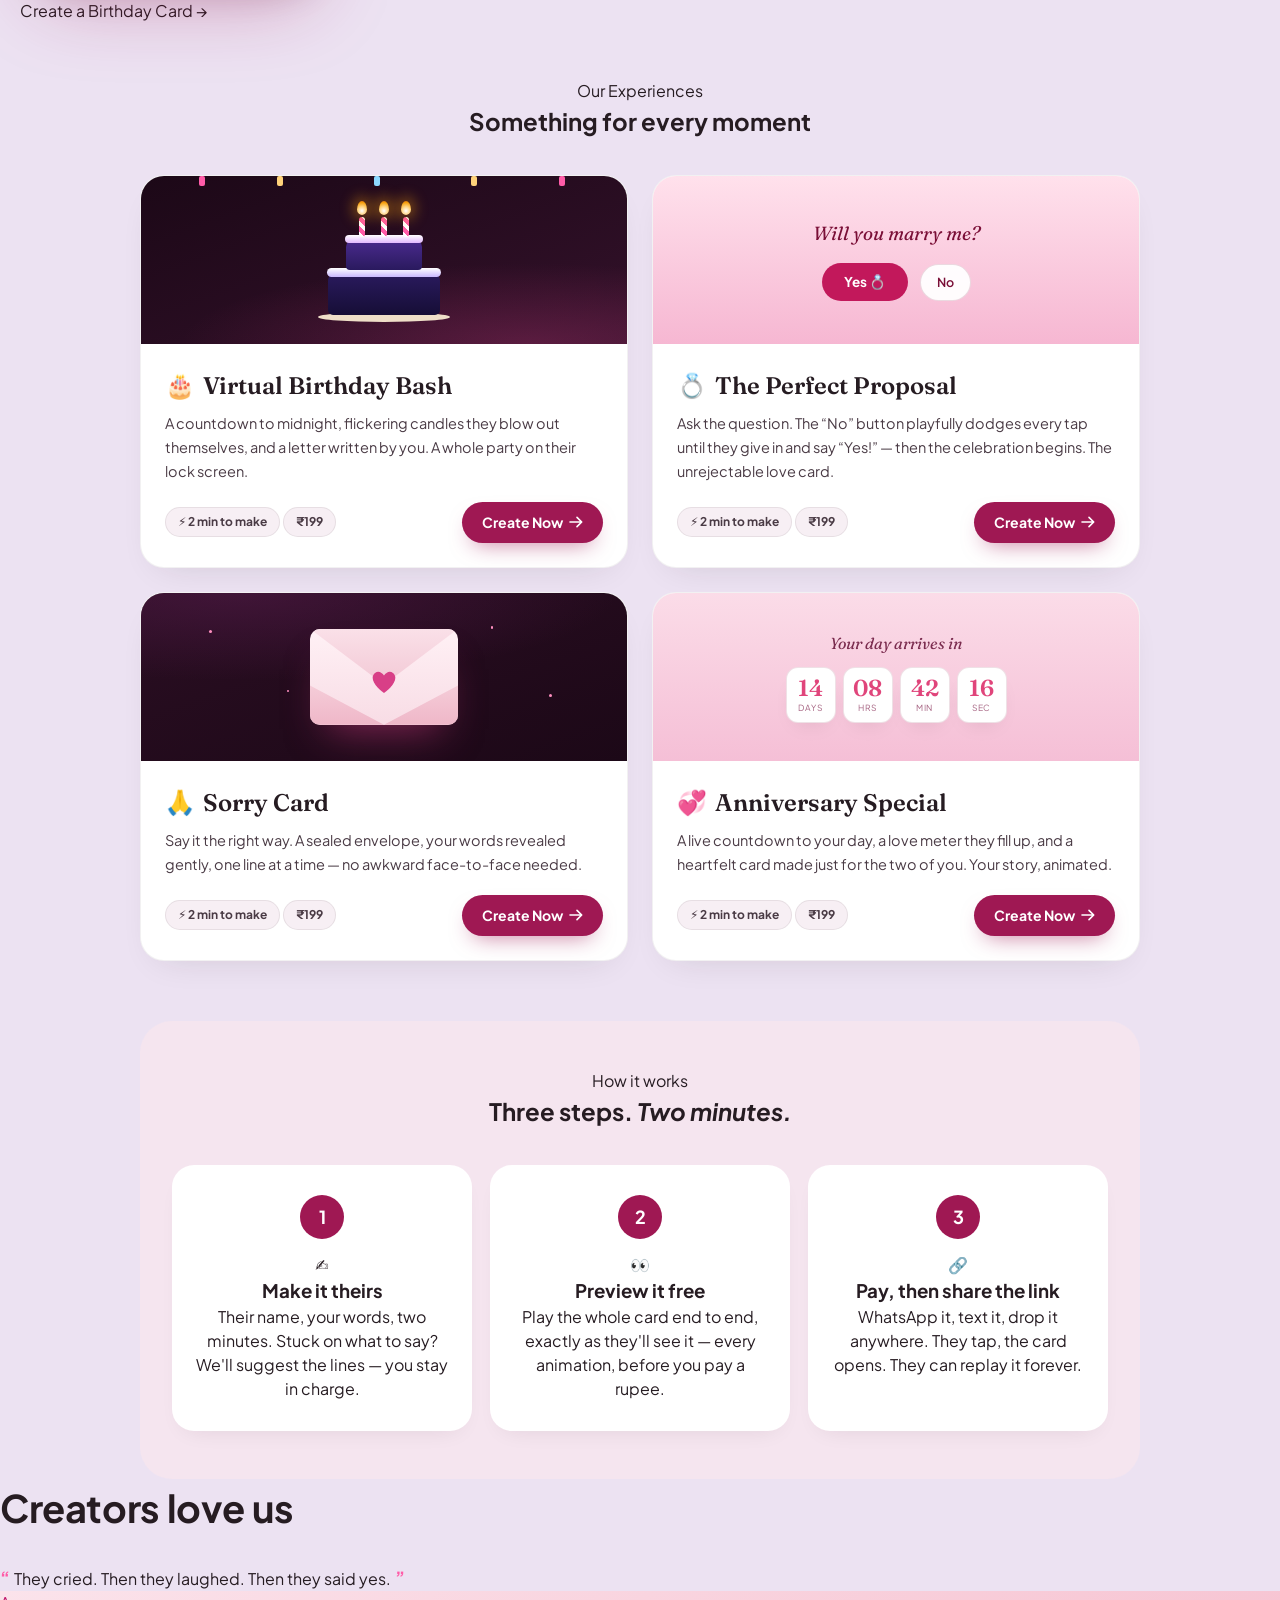
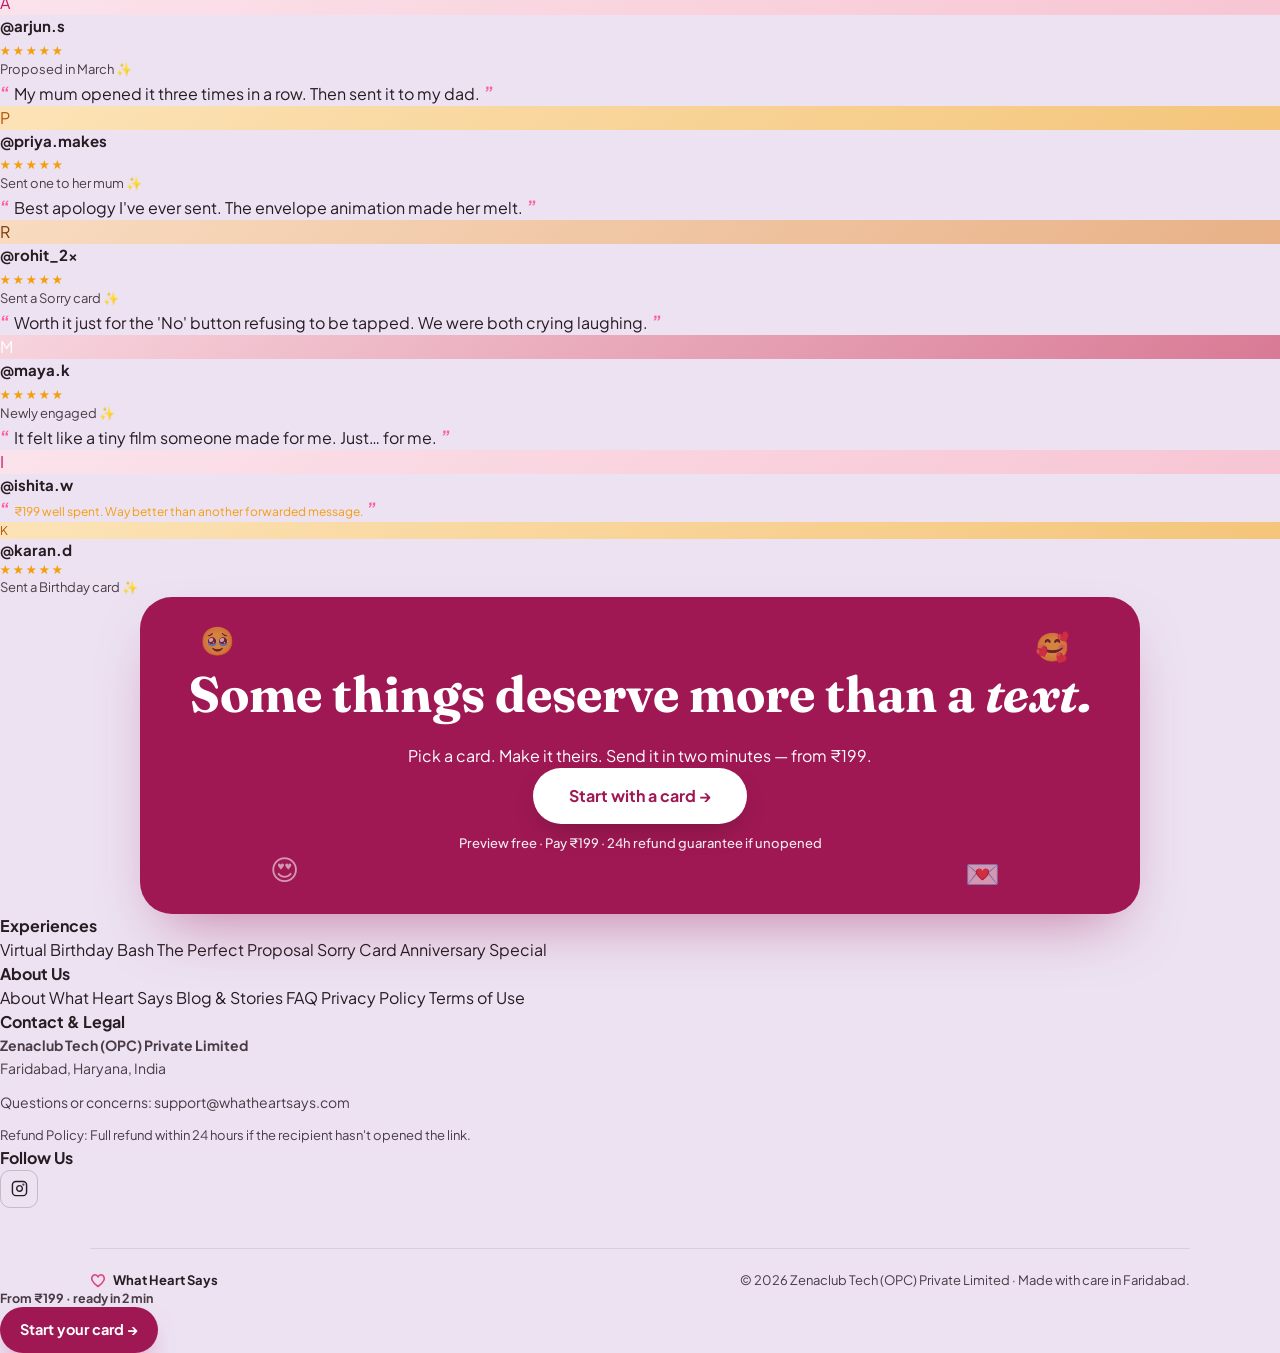
==== commit 9f533a6a: "feat: level up to billion-dollar global platform with AI HeartWriter, currency engine, keepsakes, an" ====
--- a/index.html
+++ b/index.html
@@ -28,7 +28,19 @@
         <span class="brand-text">What Heart Says</span>
       </a>
       
-      <a href="#experiences" class="nav-cta">Create a card</a>
+      <div style="display:flex;align-items:center;gap:10px;">
+        <div class="currency-selector-wrap currency-selector">
+          <span>🌐</span>
+          <select id="currencySelect" onchange="window.WHS_Global && window.WHS_Global.setCurrency(this.value)" aria-label="Select Currency">
+            <option value="INR">₹ INR</option>
+            <option value="USD">$ USD</option>
+            <option value="EUR">€ EUR</option>
+            <option value="GBP">£ GBP</option>
+            <option value="AED">AED د.إ</option>
+          </select>
+        </div>
+        <a href="#experiences" class="nav-cta">Create a card</a>
+      </div>
 
       <div style="position:relative">
         <button type="button" aria-haspopup="true" aria-expanded="false" aria-label="Menu" class="menu-trigger" id="menuToggle">
@@ -496,10 +508,11 @@
 
   <!-- Sticky Bottom Bar on Mobile -->
   <div class="hs-sticky-bar">
-    <div style="font-size:12.5px;font-weight:700;color:var(--mhc-ink-2);line-height:1.35;min-width:0">From ₹199 · ready in 2 min</div>
+    <div style="font-size:12.5px;font-weight:700;color:var(--mhc-ink-2);line-height:1.35;min-width:0">From <span data-price-base>₹199</span> · ready in 2 min</div>
     <a style="flex-shrink:0;display:inline-flex;align-items:center;gap:7px;background:var(--mhc-magenta);color:#fff;padding:12px 20px;border-radius:999px;font-weight:700;font-size:14.5px;box-shadow:0 14px 28px -12px rgba(194,24,107,.6);white-space:nowrap" href="create.html?flow=bday">Start your card →</a>
   </div>
 
+  <script src="global-engine.js"></script>
   <script src="app.js"></script>
 </body>
 </html>
--- a/styles.css
+++ b/styles.css
@@ -870,3 +870,176 @@
   28% { transform: translate(-50%,-50%) scale(1); }
   42% { transform: translate(-50%,-50%) scale(1.09); }
 }
+
+/* ─── Billion-Dollar Ultra UI Elements ─── */
+.currency-selector-wrap {
+  display: inline-flex;
+  align-items: center;
+  background: rgba(255, 255, 255, 0.7);
+  border: 1px solid rgba(159, 24, 83, 0.15);
+  border-radius: 999px;
+  padding: 4px 10px;
+  gap: 6px;
+  font-size: 13px;
+  font-weight: 700;
+  color: var(--mhc-ink);
+  backdrop-filter: blur(8px);
+}
+.currency-selector-wrap select {
+  background: transparent;
+  border: none;
+  font-weight: 700;
+  color: var(--mhc-magenta);
+  cursor: pointer;
+  outline: none;
+  font-size: 13px;
+}
+
+/* Live Social Proof Toast */
+.whs-social-toast {
+  position: fixed;
+  bottom: 24px;
+  left: 24px;
+  background: rgba(26, 12, 23, 0.94);
+  color: #fff;
+  border: 1px solid rgba(255, 92, 168, 0.25);
+  padding: 12px 18px;
+  border-radius: 18px;
+  display: flex;
+  align-items: center;
+  gap: 12px;
+  box-shadow: 0 16px 36px -10px rgba(0, 0, 0, 0.5), 0 0 20px rgba(255, 92, 168, 0.2);
+  z-index: 9999;
+  transform: translateY(120px) scale(0.9);
+  opacity: 0;
+  pointer-events: none;
+  transition: all 0.4s cubic-bezier(0.175, 0.885, 0.32, 1.275);
+  max-width: 380px;
+  backdrop-filter: blur(16px);
+}
+.whs-social-toast.visible {
+  transform: translateY(0) scale(1);
+  opacity: 1;
+  pointer-events: auto;
+}
+.toast-avatar {
+  font-size: 24px;
+  width: 40px;
+  height: 40px;
+  border-radius: 50%;
+  background: rgba(255, 92, 168, 0.15);
+  display: flex;
+  align-items: center;
+  justify-content: center;
+  border: 1px solid rgba(255, 92, 168, 0.3);
+}
+.toast-content {
+  display: flex;
+  flex-direction: column;
+}
+.toast-title {
+  font-size: 13.5px;
+  font-weight: 700;
+  color: #FFE3F1;
+}
+.toast-desc {
+  font-size: 12px;
+  color: #B9A8B5;
+}
+.toast-time {
+  font-size: 10.5px;
+  color: #FF5CA8;
+  font-weight: 600;
+  margin-left: auto;
+  white-space: nowrap;
+}
+
+/* AI HeartWriter Bar */
+.ai-heartwriter-box {
+  background: linear-gradient(135deg, rgba(255, 92, 168, 0.08), rgba(159, 24, 83, 0.04));
+  border: 1px dashed rgba(255, 92, 168, 0.35);
+  border-radius: 16px;
+  padding: 14px 16px;
+  margin-bottom: 20px;
+}
+.ai-heartwriter-header {
+  display: flex;
+  align-items: center;
+  justify-content: space-between;
+  margin-bottom: 10px;
+}
+.ai-heartwriter-badge {
+  display: inline-flex;
+  align-items: center;
+  gap: 6px;
+  font-size: 12px;
+  font-weight: 800;
+  text-transform: uppercase;
+  letter-spacing: 0.08em;
+  color: var(--mhc-magenta);
+}
+.ai-tone-chips {
+  display: flex;
+  flex-wrap: wrap;
+  gap: 8px;
+}
+.ai-tone-chip {
+  background: #fff;
+  border: 1px solid rgba(159, 24, 83, 0.18);
+  padding: 6px 12px;
+  border-radius: 999px;
+  font-size: 12.5px;
+  font-weight: 600;
+  color: var(--mhc-ink-2);
+  cursor: pointer;
+  transition: all 0.2s ease;
+}
+.ai-tone-chip:hover {
+  border-color: var(--mhc-magenta);
+  color: var(--mhc-magenta);
+  background: #FFF5F9;
+  transform: translateY(-1px);
+}
+
+/* Keepsake Upsell Cards */
+.keepsake-options-grid {
+  display: grid;
+  grid-template-columns: repeat(auto-fit, minmax(200px, 1fr));
+  gap: 12px;
+  margin: 18px 0;
+}
+.keepsake-card {
+  border: 1.5px solid rgba(255, 255, 255, 0.12);
+  border-radius: 16px;
+  padding: 14px;
+  background: rgba(255, 255, 255, 0.04);
+  cursor: pointer;
+  display: flex;
+  flex-direction: column;
+  transition: all 0.2s ease;
+  position: relative;
+}
+.keepsake-card.selected {
+  border-color: #FF5CA8;
+  background: rgba(255, 92, 168, 0.12);
+}
+.keepsake-header {
+  display: flex;
+  align-items: center;
+  justify-content: space-between;
+  margin-bottom: 6px;
+  font-weight: 700;
+  font-size: 13.5px;
+  color: #fff;
+}
+.keepsake-desc {
+  font-size: 11.5px;
+  color: #C4A8C0;
+  line-height: 1.4;
+}
+.keepsake-price {
+  color: #FF5CA8;
+  font-weight: 800;
+  font-size: 12.5px;
+}
+
